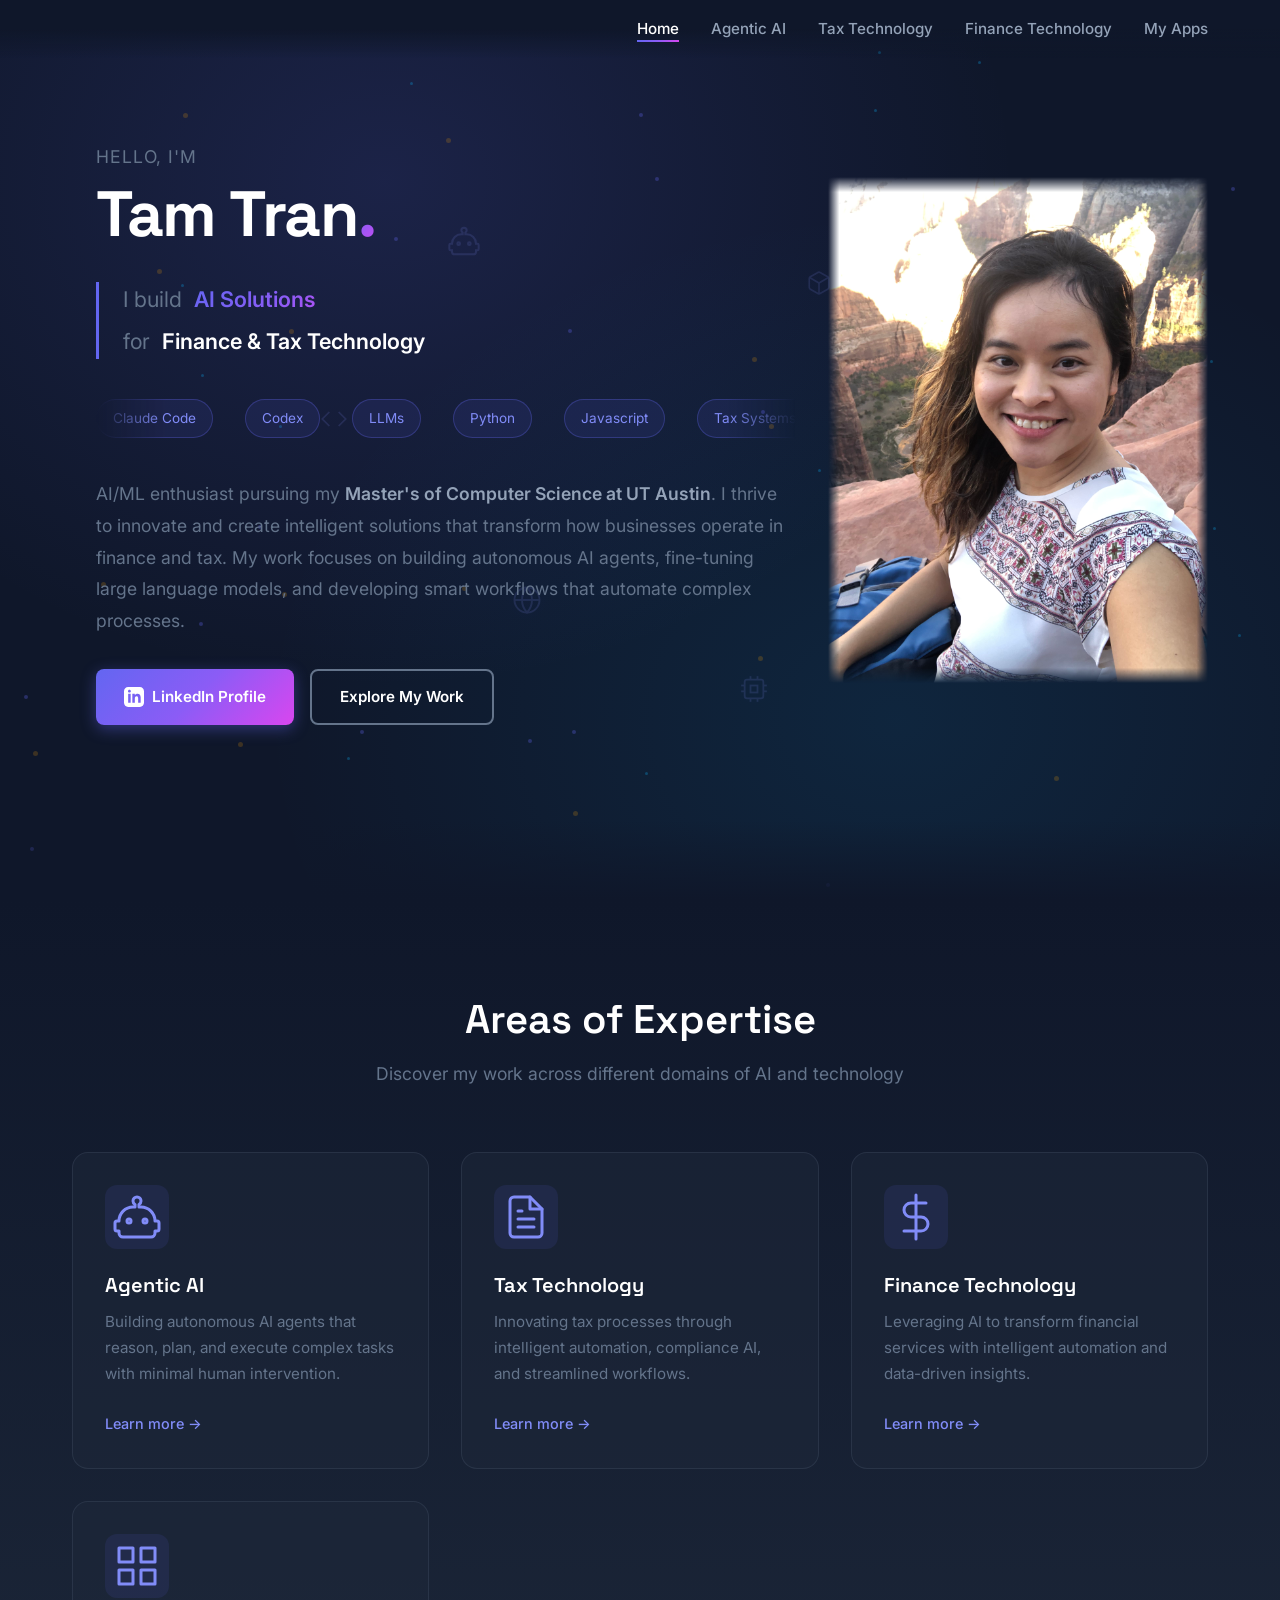
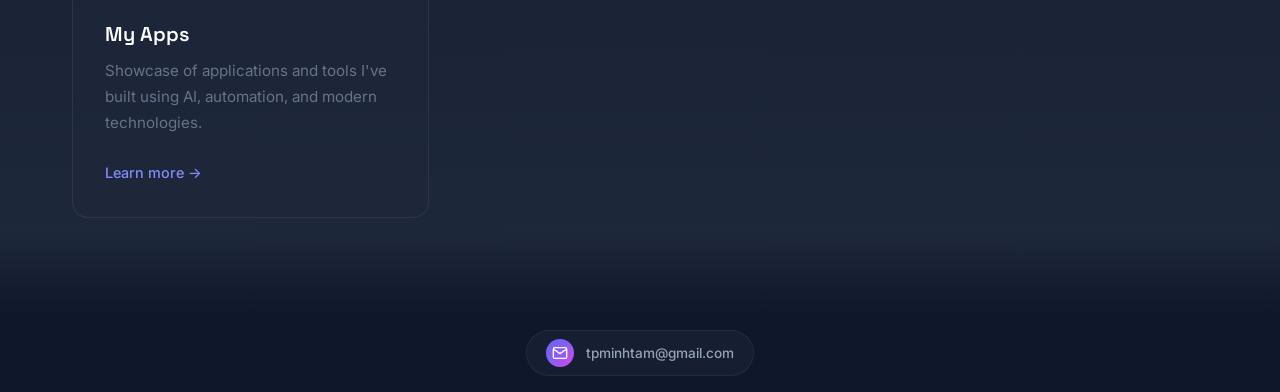
==== index.html @ 77bc1ff4 "Initial commit" ====
<!DOCTYPE html>
<html lang="en">
<head>
    <meta charset="UTF-8">
    <meta name="viewport" content="width=device-width, initial-scale=1.0">
    <title>Tam Tran | AI/ML Enthusiast</title>
    <link rel="stylesheet" href="styles.css">
    <link href="https://fonts.googleapis.com/css2?family=Inter:wght@300;400;500;600;700&family=Space+Grotesk:wght@400;500;600;700&display=swap" rel="stylesheet">
</head>
<body>
    <nav class="navbar">
        <div class="nav-container">
                        <ul class="nav-links">
                <li><a href="index.html" class="active">Home</a></li>
                <li><a href="pages/agentic-ai.html">Agentic AI</a></li>
                <li><a href="pages/tax-tech.html">Tax Technology</a></li>
                <li><a href="pages/finance-tech.html">Finance Technology</a></li>
                <li><a href="pages/my-apps.html">My Apps</a></li>
            </ul>
            <div class="hamburger">
                <span></span>
                <span></span>
                <span></span>
            </div>
        </div>
    </nav>

    <header class="hero">
        <div class="particles" id="particles"></div>


        <!-- Floating Tech Icons -->
        <div class="floating-icons">
            <div class="float-icon icon-1">
                <svg xmlns="http://www.w3.org/2000/svg" width="32" height="32" viewBox="0 0 24 24" fill="none" stroke="currentColor" stroke-width="1.5"><path d="M12 2a2 2 0 0 1 2 2c0 .74-.4 1.39-1 1.73V7h1a7 7 0 0 1 7 7h1a1 1 0 0 1 1 1v3a1 1 0 0 1-1 1h-1v1a2 2 0 0 1-2 2H5a2 2 0 0 1-2-2v-1H2a1 1 0 0 1-1-1v-3a1 1 0 0 1 1-1h1a7 7 0 0 1 7-7h1V5.73c-.6-.34-1-.99-1-1.73a2 2 0 0 1 2-2z"/><circle cx="8" cy="14" r="1"/><circle cx="16" cy="14" r="1"/></svg>
            </div>
            <div class="float-icon icon-2">
                <svg xmlns="http://www.w3.org/2000/svg" width="28" height="28" viewBox="0 0 24 24" fill="none" stroke="currentColor" stroke-width="1.5"><polyline points="16 18 22 12 16 6"/><polyline points="8 6 2 12 8 18"/></svg>
            </div>
            <div class="float-icon icon-3">
                <svg xmlns="http://www.w3.org/2000/svg" width="30" height="30" viewBox="0 0 24 24" fill="none" stroke="currentColor" stroke-width="1.5"><circle cx="12" cy="12" r="10"/><path d="M12 2a14.5 14.5 0 0 0 0 20 14.5 14.5 0 0 0 0-20"/><path d="M2 12h20"/></svg>
            </div>
            <div class="float-icon icon-4">
                <svg xmlns="http://www.w3.org/2000/svg" width="26" height="26" viewBox="0 0 24 24" fill="none" stroke="currentColor" stroke-width="1.5"><path d="M21 16V8a2 2 0 0 0-1-1.73l-7-4a2 2 0 0 0-2 0l-7 4A2 2 0 0 0 3 8v8a2 2 0 0 0 1 1.73l7 4a2 2 0 0 0 2 0l7-4A2 2 0 0 0 21 16z"/><polyline points="3.27 6.96 12 12.01 20.73 6.96"/><line x1="12" y1="22.08" x2="12" y2="12"/></svg>
            </div>
            <div class="float-icon icon-5">
                <svg xmlns="http://www.w3.org/2000/svg" width="34" height="34" viewBox="0 0 24 24" fill="none" stroke="currentColor" stroke-width="1.5"><polygon points="12 2 2 7 12 12 22 7 12 2"/><polyline points="2 17 12 22 22 17"/><polyline points="2 12 12 17 22 12"/></svg>
            </div>
            <div class="float-icon icon-6">
                <svg xmlns="http://www.w3.org/2000/svg" width="28" height="28" viewBox="0 0 24 24" fill="none" stroke="currentColor" stroke-width="1.5"><rect x="4" y="4" width="16" height="16" rx="2" ry="2"/><rect x="9" y="9" width="6" height="6"/><line x1="9" y1="1" x2="9" y2="4"/><line x1="15" y1="1" x2="15" y2="4"/><line x1="9" y1="20" x2="9" y2="23"/><line x1="15" y1="20" x2="15" y2="23"/><line x1="20" y1="9" x2="23" y2="9"/><line x1="20" y1="14" x2="23" y2="14"/><line x1="1" y1="9" x2="4" y2="9"/><line x1="1" y1="14" x2="4" y2="14"/></svg>
            </div>
        </div>

        <div class="hero-content">
            <div class="hero-text">
                <div class="name-intro">
                    <span class="intro-line animate-fade-in">Hello, I'm</span>
                    <h1 class="name animate-slide-up">Tam Tran<span class="name-accent">.</span></h1>
                </div>

                <div class="bio-block animate-slide-up delay-1">
                    <div class="bio-line">
                        <span class="bio-label">I build</span>
                        <span class="bio-value rotating-text">
                            <span>AI Solutions</span>
                            <span>Agentic Systems</span>
                            <span>ML Models</span>
                            <span>Intelligent Agents</span>
                        </span>
                    </div>
                    <div class="bio-line">
                        <span class="bio-label">for</span>
                        <span class="bio-value hover-glow">Finance & Tax Technology</span>
                    </div>
                </div>

                <div class="skills-ticker animate-slide-up delay-2">
                    <div class="ticker-track">
                        <span class="ticker-item">Claude Code</span>
                        <span class="ticker-item">Codex</span>
                        <span class="ticker-item">LLMs</span>
                        <span class="ticker-item">Python</span>
                        <span class="ticker-item">Javascript</span>
                        <span class="ticker-item">Tax Systems</span>
                        <span class="ticker-item">Finance Systems</span>
                        <span class="ticker-item">LLM Fine-tuning</span>
                        <span class="ticker-item">Autonomous Workflows</span>
                        <span class="ticker-item">Claude Code</span>
                        <span class="ticker-item">Codex</span>
                        <span class="ticker-item">LLMs</span>
                        <span class="ticker-item">Python</span>
                        <span class="ticker-item">Javascript</span>
                        <span class="ticker-item">Tax Systems</span>
                        <span class="ticker-item">Finance Systems</span>
                        <span class="ticker-item">LLM Fine-tuning</span>
                        <span class="ticker-item">Autonomous Workflows</span>
                    </div>
                </div>

                <p class="bio-description animate-slide-up delay-3">
                    AI/ML enthusiast pursuing my <strong>Master's of Computer Science at UT Austin</strong>.
                    I thrive to innovate and create intelligent solutions that transform how businesses operate in finance and tax.
                    My work focuses on building autonomous AI agents, fine-tuning large language models, and developing smart workflows that automate complex processes.
                </p>

                <div class="cta-buttons animate-slide-up delay-4">
                    <a href="https://www.linkedin.com/in/tam-tran-85064112/" target="_blank" class="btn btn-primary">
                        <svg xmlns="http://www.w3.org/2000/svg" width="20" height="20" viewBox="0 0 24 24" fill="currentColor">
                            <path d="M19 0h-14c-2.761 0-5 2.239-5 5v14c0 2.761 2.239 5 5 5h14c2.762 0 5-2.239 5-5v-14c0-2.761-2.238-5-5-5zm-11 19h-3v-11h3v11zm-1.5-12.268c-.966 0-1.75-.79-1.75-1.764s.784-1.764 1.75-1.764 1.75.79 1.75 1.764-.783 1.764-1.75 1.764zm13.5 12.268h-3v-5.604c0-3.368-4-3.113-4 0v5.604h-3v-11h3v1.765c1.396-2.586 7-2.777 7 2.476v6.759z"/>
                        </svg>
                        LinkedIn Profile
                    </a>
                    <a href="#expertise" class="btn btn-secondary">Explore My Work</a>
                </div>
            </div>
            <div class="hero-visual">
                <div class="profile-frame">
                    <img src="images/profile.jpg" alt="Tam Tran" class="profile-image">
                </div>
            </div>
        </div>
    </header>

    <section id="expertise" class="expertise-section">
        <div class="container">
            <h2 class="section-title">Areas of Expertise</h2>
            <p class="section-subtitle">Discover my work across different domains of AI and technology</p>

            <div class="expertise-grid">
                <a href="pages/agentic-ai.html" class="expertise-card">
                    <div class="card-icon">
                        <svg xmlns="http://www.w3.org/2000/svg" width="48" height="48" viewBox="0 0 24 24" fill="none" stroke="currentColor" stroke-width="1.5" stroke-linecap="round" stroke-linejoin="round">
                            <path d="M12 2a2 2 0 0 1 2 2c0 .74-.4 1.39-1 1.73V7h1a7 7 0 0 1 7 7h1a1 1 0 0 1 1 1v3a1 1 0 0 1-1 1h-1v1a2 2 0 0 1-2 2H5a2 2 0 0 1-2-2v-1H2a1 1 0 0 1-1-1v-3a1 1 0 0 1 1-1h1a7 7 0 0 1 7-7h1V5.73c-.6-.34-1-.99-1-1.73a2 2 0 0 1 2-2z"/>
                            <circle cx="8" cy="14" r="1"/>
                            <circle cx="16" cy="14" r="1"/>
                        </svg>
                    </div>
                    <h3>Agentic AI</h3>
                    <p>Building autonomous AI agents that reason, plan, and execute complex tasks with minimal human intervention.</p>
                    <span class="card-link">Learn more &rarr;</span>
                </a>

                <a href="pages/tax-tech.html" class="expertise-card">
                    <div class="card-icon">
                        <svg xmlns="http://www.w3.org/2000/svg" width="48" height="48" viewBox="0 0 24 24" fill="none" stroke="currentColor" stroke-width="1.5" stroke-linecap="round" stroke-linejoin="round">
                            <path d="M14 2H6a2 2 0 0 0-2 2v16a2 2 0 0 0 2 2h12a2 2 0 0 0 2-2V8z"/>
                            <polyline points="14 2 14 8 20 8"/>
                            <line x1="16" y1="13" x2="8" y2="13"/>
                            <line x1="16" y1="17" x2="8" y2="17"/>
                            <polyline points="10 9 9 9 8 9"/>
                        </svg>
                    </div>
                    <h3>Tax Technology</h3>
                    <p>Innovating tax processes through intelligent automation, compliance AI, and streamlined workflows.</p>
                    <span class="card-link">Learn more &rarr;</span>
                </a>

                <a href="pages/finance-tech.html" class="expertise-card">
                    <div class="card-icon">
                        <svg xmlns="http://www.w3.org/2000/svg" width="48" height="48" viewBox="0 0 24 24" fill="none" stroke="currentColor" stroke-width="1.5" stroke-linecap="round" stroke-linejoin="round">
                            <line x1="12" y1="1" x2="12" y2="23"/>
                            <path d="M17 5H9.5a3.5 3.5 0 0 0 0 7h5a3.5 3.5 0 0 1 0 7H6"/>
                        </svg>
                    </div>
                    <h3>Finance Technology</h3>
                    <p>Leveraging AI to transform financial services with intelligent automation and data-driven insights.</p>
                    <span class="card-link">Learn more &rarr;</span>
                </a>

                <a href="pages/my-apps.html" class="expertise-card">
                    <div class="card-icon">
                        <svg xmlns="http://www.w3.org/2000/svg" width="48" height="48" viewBox="0 0 24 24" fill="none" stroke="currentColor" stroke-width="1.5" stroke-linecap="round" stroke-linejoin="round">
                            <rect x="3" y="3" width="7" height="7"/>
                            <rect x="14" y="3" width="7" height="7"/>
                            <rect x="14" y="14" width="7" height="7"/>
                            <rect x="3" y="14" width="7" height="7"/>
                        </svg>
                    </div>
                    <h3>My Apps</h3>
                    <p>Showcase of applications and tools I've built using AI, automation, and modern technologies.</p>
                    <span class="card-link">Learn more &rarr;</span>
                </a>
            </div>
        </div>
    </section>


    <footer class="footer">
        <div class="container">
            <div class="footer-content">
                <div class="footer-contact">
                    <div class="footer-contact-icon">
                        <svg width="16" height="16" viewBox="0 0 24 24" fill="none" stroke="white" stroke-width="2"><path d="M4 4h16c1.1 0 2 .9 2 2v12c0 1.1-.9 2-2 2H4c-1.1 0-2-.9-2-2V6c0-1.1.9-2 2-2z"/><polyline points="22,6 12,13 2,6"/></svg>
                    </div>
                    <a href="mailto:tpminhtam@gmail.com">tpminhtam@gmail.com</a>
                </div>
            </div>
        </div>
    </footer>

    <script>
        // Mobile menu toggle
        const hamburger = document.querySelector('.hamburger');
        const navLinks = document.querySelector('.nav-links');

        hamburger.addEventListener('click', () => {
            navLinks.classList.toggle('active');
            hamburger.classList.toggle('active');
        });

        // Smooth scroll
        document.querySelectorAll('a[href^="#"]').forEach(anchor => {
            anchor.addEventListener('click', function (e) {
                e.preventDefault();
                document.querySelector(this.getAttribute('href')).scrollIntoView({
                    behavior: 'smooth'
                });
            });
        });

        // Navbar scroll effect
        window.addEventListener('scroll', () => {
            const navbar = document.querySelector('.navbar');
            if (window.scrollY > 50) {
                navbar.classList.add('scrolled');
            } else {
                navbar.classList.remove('scrolled');
            }
        });

        // Floating Particles
        function createParticles() {
            const container = document.getElementById('particles');
            if (!container) return;

            for (let i = 0; i < 50; i++) {
                const particle = document.createElement('div');
                particle.className = 'particle';
                particle.style.left = Math.random() * 100 + '%';
                particle.style.top = Math.random() * 100 + '%';
                particle.style.animationDelay = Math.random() * 5 + 's';
                particle.style.animationDuration = (Math.random() * 10 + 10) + 's';
                container.appendChild(particle);
            }
        }
        createParticles();

        // Scroll-triggered animations
        const observerOptions = {
            threshold: 0.1,
            rootMargin: '0px 0px -50px 0px'
        };

        const observer = new IntersectionObserver((entries) => {
            entries.forEach(entry => {
                if (entry.isIntersecting) {
                    entry.target.classList.add('animate-in');
                }
            });
        }, observerOptions);

        document.querySelectorAll('.expertise-card, .stat-item, .section-title').forEach(el => {
            el.classList.add('scroll-animate');
            observer.observe(el);
        });

        // Mouse parallax on hero
        document.querySelector('.hero').addEventListener('mousemove', (e) => {
            const circles = document.querySelectorAll('.circle');
            const x = (e.clientX / window.innerWidth - 0.5) * 20;
            const y = (e.clientY / window.innerHeight - 0.5) * 20;

            circles.forEach((circle, i) => {
                const speed = (i + 1) * 0.5;
                circle.style.transform = `translate(calc(-50% + ${x * speed}px), calc(-50% + ${y * speed}px))`;
            });
        });

        // Magnetic buttons
        document.querySelectorAll('.btn').forEach(btn => {
            btn.addEventListener('mousemove', (e) => {
                const rect = btn.getBoundingClientRect();
                const x = e.clientX - rect.left - rect.width / 2;
                const y = e.clientY - rect.top - rect.height / 2;
                btn.style.transform = `translate(${x * 0.2}px, ${y * 0.2}px)`;
            });

            btn.addEventListener('mouseleave', () => {
                btn.style.transform = 'translate(0, 0)';
            });
        });

        // Counter animation for stats
        function animateCounter(el) {
            const text = el.innerText;
            const num = parseInt(text);
            if (isNaN(num)) return;

            const suffix = text.replace(/[0-9]/g, '');
            let current = 0;
            const increment = num / 30;
            const timer = setInterval(() => {
                current += increment;
                if (current >= num) {
                    el.innerText = text;
                    clearInterval(timer);
                } else {
                    el.innerText = Math.floor(current) + suffix;
                }
            }, 50);
        }

        const statsObserver = new IntersectionObserver((entries) => {
            entries.forEach(entry => {
                if (entry.isIntersecting) {
                    animateCounter(entry.target);
                    statsObserver.unobserve(entry.target);
                }
            });
        }, { threshold: 0.5 });

        document.querySelectorAll('.stat-number').forEach(el => statsObserver.observe(el));

        // Card mouse tracking for glow effect
        document.querySelectorAll('.expertise-card').forEach(card => {
            card.addEventListener('mousemove', (e) => {
                const rect = card.getBoundingClientRect();
                const x = ((e.clientX - rect.left) / rect.width) * 100;
                const y = ((e.clientY - rect.top) / rect.height) * 100;
                card.style.setProperty('--mouse-x', x + '%');
                card.style.setProperty('--mouse-y', y + '%');
            });
        });

        // Tilt effect on profile
        const profile = document.querySelector('.profile-frame');
        if (profile) {
            profile.addEventListener('mousemove', (e) => {
                const rect = profile.getBoundingClientRect();
                const x = (e.clientX - rect.left - rect.width / 2) / 10;
                const y = (e.clientY - rect.top - rect.height / 2) / 10;
                profile.style.transform = `perspective(1000px) rotateY(${x}deg) rotateX(${-y}deg)`;
            });
            profile.addEventListener('mouseleave', () => {
                profile.style.transform = 'perspective(1000px) rotateY(0) rotateX(0)';
            });
        }
    </script>
</body>
</html>
---- styles.css ----
/* ===== CSS Variables ===== */
:root {
    --primary: #6366f1;
    --primary-dark: #4f46e5;
    --primary-light: #818cf8;
    --secondary: #0ea5e9;
    --accent: #f59e0b;
    --dark: #0f172a;
    --dark-lighter: #1e293b;
    --gray: #64748b;
    --gray-light: #94a3b8;
    --light: #f8fafc;
    --white: #ffffff;
    --gradient-1: linear-gradient(135deg, #6366f1 0%, #8b5cf6 50%, #d946ef 100%);
    --gradient-2: linear-gradient(135deg, #0ea5e9 0%, #6366f1 100%);
    --shadow-sm: 0 1px 2px 0 rgb(0 0 0 / 0.05);
    --shadow: 0 4px 6px -1px rgb(0 0 0 / 0.1), 0 2px 4px -2px rgb(0 0 0 / 0.1);
    --shadow-lg: 0 10px 15px -3px rgb(0 0 0 / 0.1), 0 4px 6px -4px rgb(0 0 0 / 0.1);
    --shadow-xl: 0 20px 25px -5px rgb(0 0 0 / 0.1), 0 8px 10px -6px rgb(0 0 0 / 0.1);
}

/* ===== Reset & Base ===== */
*, *::before, *::after {
    margin: 0;
    padding: 0;
    box-sizing: border-box;
}

html {
    scroll-behavior: smooth;
}

body {
    font-family: 'Inter', -apple-system, BlinkMacSystemFont, sans-serif;
    background-color: var(--dark);
    color: var(--light);
    line-height: 1.6;
    overflow-x: hidden;
}

.container {
    max-width: 1200px;
    margin: 0 auto;
    padding: 0 2rem;
}

/* ===== Typography ===== */
h1, h2, h3, h4 {
    font-family: 'Space Grotesk', sans-serif;
    font-weight: 600;
    line-height: 1.2;
}

/* ===== Navbar ===== */
.navbar {
    position: fixed;
    top: 0;
    left: 0;
    right: 0;
    z-index: 1000;
    padding: 1rem 0;
    background: linear-gradient(to bottom, var(--dark) 0%, var(--dark) 50%, transparent 100%);
    transition: all 0.3s ease;
}

.navbar.scrolled {
    background: linear-gradient(to bottom, var(--dark) 0%, var(--dark) 60%, transparent 100%);
    backdrop-filter: blur(10px);
    padding: 1rem 0;
}

.nav-container {
    max-width: 1200px;
    margin: 0 auto;
    padding: 0 2rem;
    display: flex;
    justify-content: flex-end;
    align-items: center;
}

.logo {
    font-family: 'Space Grotesk', sans-serif;
    font-size: 1.5rem;
    font-weight: 700;
    color: var(--white);
    text-decoration: none;
    background: var(--gradient-1);
    -webkit-background-clip: text;
    -webkit-text-fill-color: transparent;
    background-clip: text;
}

.nav-links {
    display: flex;
    list-style: none;
    gap: 2rem;
}

.nav-links a {
    color: var(--gray-light);
    text-decoration: none;
    font-weight: 500;
    font-size: 0.95rem;
    transition: color 0.3s ease;
    position: relative;
}

.nav-links a:hover,
.nav-links a.active {
    color: var(--white);
}

.nav-links a::after {
    content: '';
    position: absolute;
    bottom: -4px;
    left: 0;
    width: 0;
    height: 2px;
    background: var(--gradient-1);
    transition: width 0.3s ease;
}

.nav-links a:hover::after,
.nav-links a.active::after {
    width: 100%;
}

.hamburger {
    display: none;
    flex-direction: column;
    gap: 5px;
    cursor: pointer;
}

.hamburger span {
    width: 25px;
    height: 2px;
    background: var(--white);
    transition: all 0.3s ease;
}

/* ===== Hero Section ===== */
.hero {
    min-height: 100vh;
    display: flex;
    flex-direction: column;
    justify-content: center;
    padding: 0 2rem 2rem;
    margin-top: 0;
    position: relative;
    overflow: hidden;
}

.hero::before {
    content: '';
    position: absolute;
    top: 0;
    left: 0;
    right: 0;
    bottom: 0;
    background: radial-gradient(ellipse at 30% 20%, rgba(99, 102, 241, 0.15) 0%, transparent 50%),
                radial-gradient(ellipse at 70% 80%, rgba(14, 165, 233, 0.1) 0%, transparent 50%);
    pointer-events: none;
}

/* Gradient Blobs */
.blob {
    position: absolute;
    border-radius: 50%;
    filter: blur(80px);
    opacity: 0.5;
    pointer-events: none;
    animation: blob-float 15s ease-in-out infinite;
}

.blob-1 {
    width: 400px;
    height: 400px;
    background: linear-gradient(135deg, rgba(99, 102, 241, 0.4) 0%, rgba(139, 92, 246, 0.3) 100%);
    top: 20%;
    left: 25%;
    animation-delay: 0s;
}

.blob-2 {
    width: 350px;
    height: 350px;
    background: linear-gradient(135deg, rgba(14, 165, 233, 0.3) 0%, rgba(99, 102, 241, 0.3) 100%);
    top: 40%;
    right: 25%;
    animation-delay: -5s;
}

.blob-3 {
    width: 300px;
    height: 300px;
    background: linear-gradient(135deg, rgba(217, 70, 239, 0.25) 0%, rgba(139, 92, 246, 0.2) 100%);
    top: 55%;
    left: 35%;
    animation-delay: -10s;
}

@keyframes blob-float {
    0%, 100% {
        transform: translate(0, 0) scale(1);
    }
    25% {
        transform: translate(20px, -30px) scale(1.05);
    }
    50% {
        transform: translate(-10px, 20px) scale(0.95);
    }
    75% {
        transform: translate(15px, 10px) scale(1.02);
    }
}

/* Floating Tech Icons */
.floating-icons {
    position: absolute;
    top: 0;
    left: 0;
    right: 0;
    bottom: 0;
    pointer-events: none;
    overflow: hidden;
}

.float-icon {
    position: absolute;
    color: var(--primary-light);
    opacity: 0.15;
    animation: icon-float 20s ease-in-out infinite;
}

.float-icon svg {
    filter: drop-shadow(0 0 10px rgba(99, 102, 241, 0.3));
}

.icon-1 {
    top: 25%;
    left: 35%;
    animation-delay: 0s;
    animation-duration: 18s;
}

.icon-2 {
    top: 45%;
    left: 25%;
    animation-delay: -3s;
    animation-duration: 22s;
}

.icon-3 {
    top: 65%;
    left: 40%;
    animation-delay: -6s;
    animation-duration: 20s;
}

.icon-4 {
    top: 30%;
    right: 35%;
    animation-delay: -2s;
    animation-duration: 19s;
}

.icon-5 {
    top: 55%;
    right: 30%;
    animation-delay: -8s;
    animation-duration: 21s;
}

.icon-6 {
    top: 75%;
    right: 40%;
    animation-delay: -4s;
    animation-duration: 17s;
}

@keyframes icon-float {
    0%, 100% {
        transform: translateY(0) rotate(0deg);
        opacity: 0.15;
    }
    25% {
        transform: translateY(-20px) rotate(5deg);
        opacity: 0.25;
    }
    50% {
        transform: translateY(10px) rotate(-5deg);
        opacity: 0.15;
    }
    75% {
        transform: translateY(-15px) rotate(3deg);
        opacity: 0.2;
    }
}

/* Particles */
.particles {
    position: absolute;
    top: 0;
    left: 0;
    width: 100%;
    height: 100%;
    pointer-events: none;
    overflow: hidden;
}

.particle {
    position: absolute;
    width: 4px;
    height: 4px;
    background: var(--primary);
    border-radius: 50%;
    opacity: 0.3;
    animation: float-particle linear infinite;
}

.particle:nth-child(odd) {
    background: var(--secondary);
    width: 3px;
    height: 3px;
}

.particle:nth-child(3n) {
    background: var(--accent);
    width: 5px;
    height: 5px;
    opacity: 0.2;
}

@keyframes float-particle {
    0% {
        transform: translateY(100vh) rotate(0deg);
        opacity: 0;
    }
    10% {
        opacity: 0.3;
    }
    90% {
        opacity: 0.3;
    }
    100% {
        transform: translateY(-100vh) rotate(720deg);
        opacity: 0;
    }
}

/* Scroll Animations */
.scroll-animate {
    opacity: 0;
    transform: translateY(40px);
    transition: all 0.6s cubic-bezier(0.4, 0, 0.2, 1);
}

.scroll-animate.animate-in {
    opacity: 1;
    transform: translateY(0);
}

.expertise-card.scroll-animate:nth-child(1) { transition-delay: 0s; }
.expertise-card.scroll-animate:nth-child(2) { transition-delay: 0.1s; }
.expertise-card.scroll-animate:nth-child(3) { transition-delay: 0.2s; }
.expertise-card.scroll-animate:nth-child(4) { transition-delay: 0.3s; }

.stat-item.scroll-animate:nth-child(1) { transition-delay: 0s; }
.stat-item.scroll-animate:nth-child(2) { transition-delay: 0.1s; }
.stat-item.scroll-animate:nth-child(3) { transition-delay: 0.2s; }
.stat-item.scroll-animate:nth-child(4) { transition-delay: 0.3s; }

.hero-content {
    max-width: 100%;
    margin: 0;
    padding: 0 4rem;
    display: grid;
    grid-template-columns: 1.2fr 1fr;
    gap: 2rem;
    align-items: center;
    position: relative;
    z-index: 1;
}

.hero-text {
    max-width: 700px;
}

/* Animation Classes */
.animate-fade-in {
    animation: fadeIn 0.8s ease forwards;
}

.animate-slide-up {
    opacity: 0;
    animation: slideUp 0.8s ease forwards;
}

.delay-1 { animation-delay: 0.2s; }
.delay-2 { animation-delay: 0.4s; }
.delay-3 { animation-delay: 0.6s; }
.delay-4 { animation-delay: 0.8s; }

@keyframes fadeIn {
    from { opacity: 0; }
    to { opacity: 1; }
}

@keyframes slideUp {
    from { opacity: 0; transform: translateY(30px); }
    to { opacity: 1; transform: translateY(0); }
}

/* Name Intro */
.name-intro {
    margin-bottom: 2rem;
}

.intro-line {
    display: block;
    font-size: 1.1rem;
    color: var(--gray);
    font-weight: 400;
    margin-bottom: 0.5rem;
    letter-spacing: 0.05em;
    text-transform: uppercase;
}

.name {
    font-size: clamp(2.5rem, 6vw, 4rem);
    font-weight: 700;
    color: var(--white);
    line-height: 1.1;
    letter-spacing: -0.02em;
    margin: 0;
    position: relative;
    display: inline-block;
}

.name-accent {
    background: var(--gradient-1);
    -webkit-background-clip: text;
    -webkit-text-fill-color: transparent;
    background-clip: text;
}

/* Bio Block */
.bio-block {
    margin-bottom: 1.5rem;
    padding-left: 1.5rem;
    border-left: 3px solid var(--primary);
}

.bio-line {
    display: flex;
    align-items: baseline;
    gap: 0.75rem;
    margin-bottom: 0.5rem;
    font-size: 1.35rem;
}

.bio-label {
    color: var(--gray);
    font-weight: 400;
    flex-shrink: 0;
}

.bio-value {
    color: var(--white);
    font-weight: 600;
    transition: all 0.3s ease;
}

.hover-glow:hover {
    text-shadow: 0 0 20px rgba(99, 102, 241, 0.5);
    color: var(--primary-light);
}

/* Rotating Text Animation */
.rotating-text {
    position: relative;
    height: 1.5em;
    overflow: hidden;
    display: inline-flex;
    flex-direction: column;
}

.rotating-text span {
    display: block;
    animation: rotate-words 4s infinite;
    background: var(--gradient-1);
    -webkit-background-clip: text;
    -webkit-text-fill-color: transparent;
    background-clip: text;
}

.rotating-text span:nth-child(2) { animation-delay: -3s; }
.rotating-text span:nth-child(3) { animation-delay: -2s; }
.rotating-text span:nth-child(4) { animation-delay: -1s; }

@keyframes rotate-words {
    0%, 20% { transform: translateY(0); opacity: 1; }
    25%, 95% { transform: translateY(-100%); opacity: 0; }
    100% { transform: translateY(0); opacity: 1; }
}

/* Skills Ticker */
.skills-ticker {
    overflow: hidden;
    padding: 1rem 0;
    margin-bottom: 1.5rem;
    mask-image: linear-gradient(90deg, transparent, black 10%, black 90%, transparent);
    -webkit-mask-image: linear-gradient(90deg, transparent, black 10%, black 90%, transparent);
}

.ticker-track {
    display: flex;
    gap: 2rem;
    animation: ticker 20s linear infinite;
    width: max-content;
}

.ticker-item {
    padding: 0.5rem 1rem;
    background: rgba(99, 102, 241, 0.1);
    border: 1px solid rgba(99, 102, 241, 0.3);
    border-radius: 50px;
    font-size: 0.85rem;
    color: var(--primary-light);
    white-space: nowrap;
    transition: all 0.3s ease;
}

.ticker-item:hover {
    background: var(--gradient-1);
    color: var(--white);
    transform: scale(1.05);
    border-color: transparent;
}

@keyframes ticker {
    0% { transform: translateX(0); }
    100% { transform: translateX(-50%); }
}

/* Bio Description */
.bio-description {
    font-size: 1.1rem;
    color: var(--gray);
    line-height: 1.8;
    margin-bottom: 2rem;
    max-width: 100%;
}

.bio-description strong {
    color: var(--gray-light);
    font-weight: 600;
    position: relative;
}

.bio-description strong::after {
    content: '';
    position: absolute;
    bottom: -2px;
    left: 0;
    width: 100%;
    height: 2px;
    background: var(--accent);
    transform: scaleX(0);
    transition: transform 0.3s ease;
}

.bio-description:hover strong::after {
    transform: scaleX(1);
}

.cta-buttons {
    display: flex;
    gap: 1rem;
    flex-wrap: wrap;
}

.btn {
    display: inline-flex;
    align-items: center;
    gap: 0.5rem;
    padding: 0.875rem 1.75rem;
    border-radius: 8px;
    font-weight: 600;
    font-size: 0.95rem;
    text-decoration: none;
    transition: all 0.3s cubic-bezier(0.4, 0, 0.2, 1);
    cursor: pointer;
    border: none;
    position: relative;
    overflow: hidden;
}

.btn::before {
    content: '';
    position: absolute;
    top: 50%;
    left: 50%;
    width: 0;
    height: 0;
    background: rgba(255, 255, 255, 0.2);
    border-radius: 50%;
    transform: translate(-50%, -50%);
    transition: width 0.6s ease, height 0.6s ease;
}

.btn:hover::before {
    width: 300px;
    height: 300px;
}

.btn-primary {
    background: var(--gradient-1);
    color: var(--white);
    box-shadow: 0 4px 15px rgba(99, 102, 241, 0.4);
}

.btn-primary:hover {
    box-shadow: 0 8px 30px rgba(99, 102, 241, 0.6);
}

.btn-secondary {
    background: transparent;
    color: var(--white);
    border: 2px solid var(--gray);
}

.btn-secondary:hover {
    border-color: var(--primary);
    color: var(--primary-light);
    background: rgba(99, 102, 241, 0.1);
}

/* Hero Visual */
.hero-visual {
    position: relative;
    display: flex;
    justify-content: flex-end;
    align-items: center;
    justify-self: end;
}

.animated-bg {
    position: absolute;
    width: 100%;
    height: 100%;
}

.circle {
    position: absolute;
    border-radius: 50%;
    animation: float 6s ease-in-out infinite;
}

.circle-1 {
    width: 300px;
    height: 300px;
    background: linear-gradient(135deg, rgba(99, 102, 241, 0.3) 0%, rgba(139, 92, 246, 0.1) 100%);
    top: 50%;
    left: 50%;
    transform: translate(-50%, -50%);
    animation-delay: 0s;
}

.circle-2 {
    width: 200px;
    height: 200px;
    background: linear-gradient(135deg, rgba(14, 165, 233, 0.2) 0%, rgba(99, 102, 241, 0.1) 100%);
    top: 30%;
    left: 60%;
    animation-delay: -2s;
}

.circle-3 {
    width: 150px;
    height: 150px;
    background: linear-gradient(135deg, rgba(217, 70, 239, 0.2) 0%, rgba(99, 102, 241, 0.1) 100%);
    top: 60%;
    left: 30%;
    animation-delay: -4s;
}

@keyframes float {
    0%, 100% { transform: translate(-50%, -50%) scale(1); }
    50% { transform: translate(-50%, -50%) scale(1.1); }
}

.profile-frame {
    width: 380px;
    height: auto;
    position: relative;
    z-index: 1;
    transition: transform 0.3s ease;
    cursor: pointer;
}

.profile-image {
    width: 100%;
    height: auto;
    object-fit: cover;
    object-position: center top;
    position: relative;
    mask-image:
        linear-gradient(to right, transparent, black 3%, black 97%, transparent),
        linear-gradient(to bottom, transparent, black 3%, black 97%, transparent);
    -webkit-mask-image:
        linear-gradient(to right, transparent, black 3%, black 97%, transparent),
        linear-gradient(to bottom, transparent, black 3%, black 97%, transparent);
    mask-composite: intersect;
    -webkit-mask-composite: source-in;
}

/* Scroll Indicator */
.scroll-indicator {
    position: absolute;
    bottom: 2rem;
    left: 50%;
    transform: translateX(-50%);
    display: flex;
    flex-direction: column;
    align-items: center;
    gap: 0.5rem;
}

.scroll-indicator span {
    font-size: 0.75rem;
    color: var(--gray);
    text-transform: uppercase;
    letter-spacing: 2px;
}

.mouse {
    width: 24px;
    height: 40px;
    border: 2px solid var(--gray);
    border-radius: 12px;
    position: relative;
}

.mouse::after {
    content: '';
    position: absolute;
    top: 8px;
    left: 50%;
    transform: translateX(-50%);
    width: 4px;
    height: 8px;
    background: var(--primary);
    border-radius: 2px;
    animation: scroll 2s infinite;
}

@keyframes scroll {
    0%, 100% { opacity: 1; top: 8px; }
    50% { opacity: 0.5; top: 16px; }
}

/* ===== Expertise Section ===== */
.expertise-section {
    padding: 6rem 0;
    background: linear-gradient(180deg, var(--dark) 0%, var(--dark-lighter) 100%);
    position: relative;
}

.expertise-section::before {
    content: '';
    position: absolute;
    top: -80px;
    left: 0;
    right: 0;
    height: 80px;
    background: linear-gradient(to bottom, transparent 0%, var(--dark) 100%);
    pointer-events: none;
}

.section-title {
    font-size: clamp(2rem, 4vw, 2.5rem);
    text-align: center;
    margin-bottom: 1rem;
    color: var(--white);
}

.section-subtitle {
    text-align: center;
    color: var(--gray);
    font-size: 1.1rem;
    margin-bottom: 4rem;
}

.expertise-grid {
    display: grid;
    grid-template-columns: repeat(auto-fit, minmax(280px, 1fr));
    gap: 2rem;
}

.expertise-card {
    background: rgba(30, 41, 59, 0.5);
    border: 1px solid rgba(100, 116, 139, 0.2);
    border-radius: 16px;
    padding: 2rem;
    text-decoration: none;
    color: inherit;
    transition: all 0.4s cubic-bezier(0.4, 0, 0.2, 1);
    position: relative;
    overflow: hidden;
}

.expertise-card::before {
    content: '';
    position: absolute;
    top: 0;
    left: 0;
    right: 0;
    height: 3px;
    background: var(--gradient-1);
    transform: scaleX(0);
    transform-origin: left;
    transition: transform 0.4s ease;
}

.expertise-card::after {
    content: '';
    position: absolute;
    top: 0;
    left: 0;
    right: 0;
    bottom: 0;
    background: radial-gradient(circle at var(--mouse-x, 50%) var(--mouse-y, 50%), rgba(99, 102, 241, 0.15) 0%, transparent 50%);
    opacity: 0;
    transition: opacity 0.3s ease;
    pointer-events: none;
}

.expertise-card:hover {
    transform: translateY(-10px) scale(1.02);
    border-color: rgba(99, 102, 241, 0.4);
    box-shadow: 0 25px 50px rgba(0, 0, 0, 0.4), 0 0 30px rgba(99, 102, 241, 0.1);
}

.expertise-card:hover::before {
    transform: scaleX(1);
}

.expertise-card:hover::after {
    opacity: 1;
}

.card-icon {
    width: 64px;
    height: 64px;
    background: rgba(99, 102, 241, 0.1);
    border-radius: 12px;
    display: flex;
    align-items: center;
    justify-content: center;
    margin-bottom: 1.5rem;
    color: var(--primary-light);
    transition: all 0.4s cubic-bezier(0.4, 0, 0.2, 1);
}

.expertise-card:hover .card-icon {
    background: var(--gradient-1);
    color: var(--white);
    transform: scale(1.1) rotate(5deg);
    box-shadow: 0 10px 20px rgba(99, 102, 241, 0.3);
}

.expertise-card h3 {
    font-size: 1.25rem;
    color: var(--white);
    margin-bottom: 0.75rem;
}

.expertise-card p {
    color: var(--gray);
    font-size: 0.95rem;
    margin-bottom: 1.5rem;
    line-height: 1.7;
}

.card-link {
    color: var(--primary-light);
    font-weight: 500;
    font-size: 0.9rem;
    transition: color 0.3s ease;
}

.expertise-card:hover .card-link {
    color: var(--white);
}

/* ===== Stats Section ===== */
.stats-section {
    padding: 4rem 0;
    background: var(--dark-lighter);
}

.stats-grid {
    display: grid;
    grid-template-columns: repeat(4, 1fr);
    gap: 2rem;
}

.stat-item {
    text-align: center;
    padding: 2rem;
}

.stat-number {
    display: block;
    font-family: 'Space Grotesk', sans-serif;
    font-size: 3rem;
    font-weight: 700;
    background: var(--gradient-1);
    -webkit-background-clip: text;
    -webkit-text-fill-color: transparent;
    background-clip: text;
    margin-bottom: 0.5rem;
}

.stat-label {
    color: var(--gray);
    font-size: 0.95rem;
    text-transform: uppercase;
    letter-spacing: 1px;
}

/* ===== Footer ===== */
.footer {
    padding: 1rem 0;
    background: var(--dark);
    border-top: none;
    position: relative;
}

.footer::before {
    content: '';
    position: absolute;
    bottom: 100%;
    left: 0;
    right: 0;
    height: 80px;
    background: linear-gradient(to top, var(--dark) 0%, transparent 100%);
    pointer-events: none;
}

.footer-content {
    display: flex;
    justify-content: center;
    align-items: center;
}

.footer-contact {
    display: flex;
    align-items: center;
    gap: 0.75rem;
    padding: 0.5rem 1.2rem;
    background: rgba(30, 41, 59, 0.5);
    border: 1px solid rgba(100, 116, 139, 0.15);
    border-radius: 50px;
    transition: all 0.3s ease;
}

.footer-contact:hover {
    border-color: rgba(99, 102, 241, 0.3);
    box-shadow: 0 4px 20px rgba(0, 0, 0, 0.2);
}

.footer-contact-icon {
    width: 28px;
    height: 28px;
    border-radius: 50%;
    background: var(--gradient-1);
    display: flex;
    align-items: center;
    justify-content: center;
    flex-shrink: 0;
}

.footer-contact a {
    color: var(--gray-light);
    text-decoration: none;
    font-weight: 500;
    font-size: 0.85rem;
    transition: color 0.3s ease;
}

.footer-contact a:hover {
    color: var(--white);
}

.footer-divider {
    width: 1px;
    height: 20px;
    background: rgba(100, 116, 139, 0.3);
}

.footer-copyright {
    color: var(--gray);
    font-size: 0.75rem;
}

.footer-brand {
    display: flex;
    align-items: center;
    gap: 1rem;
}

.footer-brand .logo {
    font-size: 1.25rem;
}

.footer-brand p {
    color: var(--gray);
    font-size: 0.9rem;
}

.footer-links {
    display: flex;
    gap: 2rem;
}

.footer-links a {
    color: var(--gray);
    text-decoration: none;
    font-size: 0.9rem;
    transition: color 0.3s ease;
}

.footer-links a:hover {
    color: var(--primary-light);
}

/* ===== Page Header (for sub-pages) ===== */
.page-header {
    padding: 10rem 2rem 4rem;
    background: linear-gradient(180deg, var(--dark) 0%, var(--dark-lighter) 100%);
    position: relative;
    overflow: hidden;
}

.page-header .particles {
    position: absolute;
    top: 0;
    left: 0;
    width: 100%;
    height: 100%;
    pointer-events: none;
}

.page-header::before {
    content: '';
    position: absolute;
    top: 0;
    left: 0;
    right: 0;
    bottom: 0;
    background: radial-gradient(ellipse at 50% 0%, rgba(99, 102, 241, 0.15) 0%, transparent 60%);
    pointer-events: none;
}

.page-header .container {
    position: relative;
    z-index: 1;
}

.page-header h1 {
    font-size: clamp(2.5rem, 5vw, 3.5rem);
    background: var(--gradient-1);
    -webkit-background-clip: text;
    -webkit-text-fill-color: transparent;
    background-clip: text;
    margin-bottom: 1rem;
}

.page-header h1.animate-slide-up {
    opacity: 0;
    animation: slideUp 0.8s ease forwards;
}

.page-header .lead {
    font-size: 1.25rem;
    color: var(--gray-light);
    max-width: 600px;
}

.page-header .lead.animate-slide-up {
    opacity: 0;
    animation: slideUp 0.8s ease forwards;
}

/* ===== Content Sections ===== */
.content-section {
    padding: 5rem 0;
}

.content-section:nth-child(even) {
    background: var(--dark-lighter);
}

.content-grid {
    display: grid;
    grid-template-columns: 1fr 1fr;
    gap: 4rem;
    align-items: center;
}

.content-grid.reverse {
    direction: rtl;
}

.content-grid.reverse > * {
    direction: ltr;
}

.content-text h2 {
    font-size: 2rem;
    color: var(--white);
    margin-bottom: 1.5rem;
}

.content-text p {
    color: var(--gray);
    margin-bottom: 1rem;
    line-height: 1.8;
}

.content-visual {
    background: rgba(30, 41, 59, 0.5);
    border: 1px solid rgba(100, 116, 139, 0.2);
    border-radius: 16px;
    padding: 2rem;
    min-height: 300px;
    display: flex;
    align-items: center;
    justify-content: center;
}

.content-visual .placeholder-text {
    color: var(--gray);
    font-style: italic;
}

/* Project Cards */
.projects-grid {
    display: grid;
    grid-template-columns: repeat(auto-fit, minmax(320px, 1fr));
    gap: 2rem;
    margin-top: 3rem;
}

.project-card {
    background: rgba(30, 41, 59, 0.5);
    border: 1px solid rgba(100, 116, 139, 0.2);
    border-radius: 16px;
    overflow: hidden;
    transition: all 0.4s cubic-bezier(0.4, 0, 0.2, 1);
    position: relative;
}

.project-card::after {
    content: '';
    position: absolute;
    top: 0;
    left: 0;
    right: 0;
    bottom: 0;
    background: radial-gradient(circle at var(--mouse-x, 50%) var(--mouse-y, 50%), rgba(99, 102, 241, 0.1) 0%, transparent 50%);
    opacity: 0;
    transition: opacity 0.3s ease;
    pointer-events: none;
}

.project-card:hover {
    transform: translateY(-8px) scale(1.02);
    border-color: rgba(99, 102, 241, 0.4);
    box-shadow: 0 20px 40px rgba(0, 0, 0, 0.3), 0 0 30px rgba(99, 102, 241, 0.1);
}

.project-card:hover::after {
    opacity: 1;
}

.project-image {
    height: 200px;
    background: linear-gradient(135deg, var(--primary) 0%, var(--secondary) 100%);
    display: flex;
    align-items: center;
    justify-content: center;
    color: var(--white);
    font-size: 3rem;
    transition: transform 0.4s ease;
    overflow: hidden;
}

.project-card:hover .project-image {
    transform: scale(1.05);
}

.project-image svg {
    transition: transform 0.4s ease;
}

.project-card:hover .project-image svg {
    transform: scale(1.1) rotate(5deg);
}

.project-content {
    padding: 1.5rem;
}

.project-content h3 {
    font-size: 1.25rem;
    color: var(--white);
    margin-bottom: 0.75rem;
}

.project-content p {
    color: var(--gray);
    font-size: 0.95rem;
    margin-bottom: 1rem;
}

.tags {
    display: flex;
    flex-wrap: wrap;
    gap: 0.5rem;
}

.tag {
    padding: 0.25rem 0.75rem;
    background: rgba(99, 102, 241, 0.1);
    color: var(--primary-light);
    border-radius: 20px;
    font-size: 0.8rem;
    font-weight: 500;
}

/* ===== Skills List ===== */
.skills-list {
    display: grid;
    grid-template-columns: repeat(auto-fit, minmax(200px, 1fr));
    gap: 1rem;
    margin-top: 2rem;
}

.skill-item {
    display: flex;
    align-items: center;
    gap: 0.75rem;
    padding: 1rem;
    background: rgba(30, 41, 59, 0.5);
    border-radius: 8px;
    transition: all 0.3s cubic-bezier(0.4, 0, 0.2, 1);
    cursor: pointer;
    border: 1px solid transparent;
}

.skill-item:hover {
    background: rgba(99, 102, 241, 0.15);
    border-color: rgba(99, 102, 241, 0.3);
    transform: translateX(8px);
    box-shadow: 0 4px 15px rgba(0, 0, 0, 0.1);
}

.skill-icon {
    width: 40px;
    height: 40px;
    background: var(--gradient-1);
    border-radius: 8px;
    display: flex;
    align-items: center;
    justify-content: center;
    color: var(--white);
    font-weight: 600;
    font-size: 0.8rem;
    transition: all 0.3s ease;
}

.skill-item:hover .skill-icon {
    transform: scale(1.1) rotate(5deg);
    box-shadow: 0 4px 15px rgba(99, 102, 241, 0.4);
}

.skill-item span {
    color: var(--white);
    font-weight: 500;
    transition: color 0.3s ease;
}

.skill-item:hover span {
    color: var(--primary-light);
}

/* ===== Responsive Design ===== */
@media (max-width: 968px) {
    .hero-content {
        grid-template-columns: 1fr;
        text-align: center;
    }

    .hero-text {
        max-width: 100%;
    }

    .bio-block {
        border-left: none;
        padding-left: 0;
        border-top: 3px solid var(--primary);
        padding-top: 1.5rem;
    }

    .bio-line {
        justify-content: center;
        flex-wrap: wrap;
    }

    .cta-buttons {
        justify-content: center;
    }

    .hero-visual {
        order: -1;
        margin-bottom: 2rem;
    }

    .profile-frame {
        width: 200px;
        height: 200px;
    }

    .bio-description {
        margin-left: auto;
        margin-right: auto;
    }

    .content-grid {
        grid-template-columns: 1fr;
    }

    .content-grid.reverse {
        direction: ltr;
    }

    .stats-grid {
        grid-template-columns: repeat(2, 1fr);
    }
}

@media (max-width: 768px) {
    .nav-links {
        position: fixed;
        top: 0;
        right: -100%;
        width: 70%;
        height: 100vh;
        background: var(--dark-lighter);
        flex-direction: column;
        justify-content: center;
        align-items: center;
        transition: right 0.3s ease;
        box-shadow: -10px 0 30px rgba(0, 0, 0, 0.3);
    }

    .nav-links.active {
        right: 0;
    }

    .hamburger {
        display: flex;
        z-index: 1001;
    }

    .hamburger.active span:nth-child(1) {
        transform: rotate(45deg) translate(5px, 5px);
    }

    .hamburger.active span:nth-child(2) {
        opacity: 0;
    }

    .hamburger.active span:nth-child(3) {
        transform: rotate(-45deg) translate(5px, -5px);
    }

    .footer-content {
        flex-direction: column;
        gap: 1.5rem;
        text-align: center;
    }

    .footer-brand {
        flex-direction: column;
    }
}

@media (max-width: 480px) {
    .stats-grid {
        grid-template-columns: 1fr;
    }

    .expertise-grid {
        grid-template-columns: 1fr;
    }

    .btn {
        width: 100%;
        justify-content: center;
    }
}
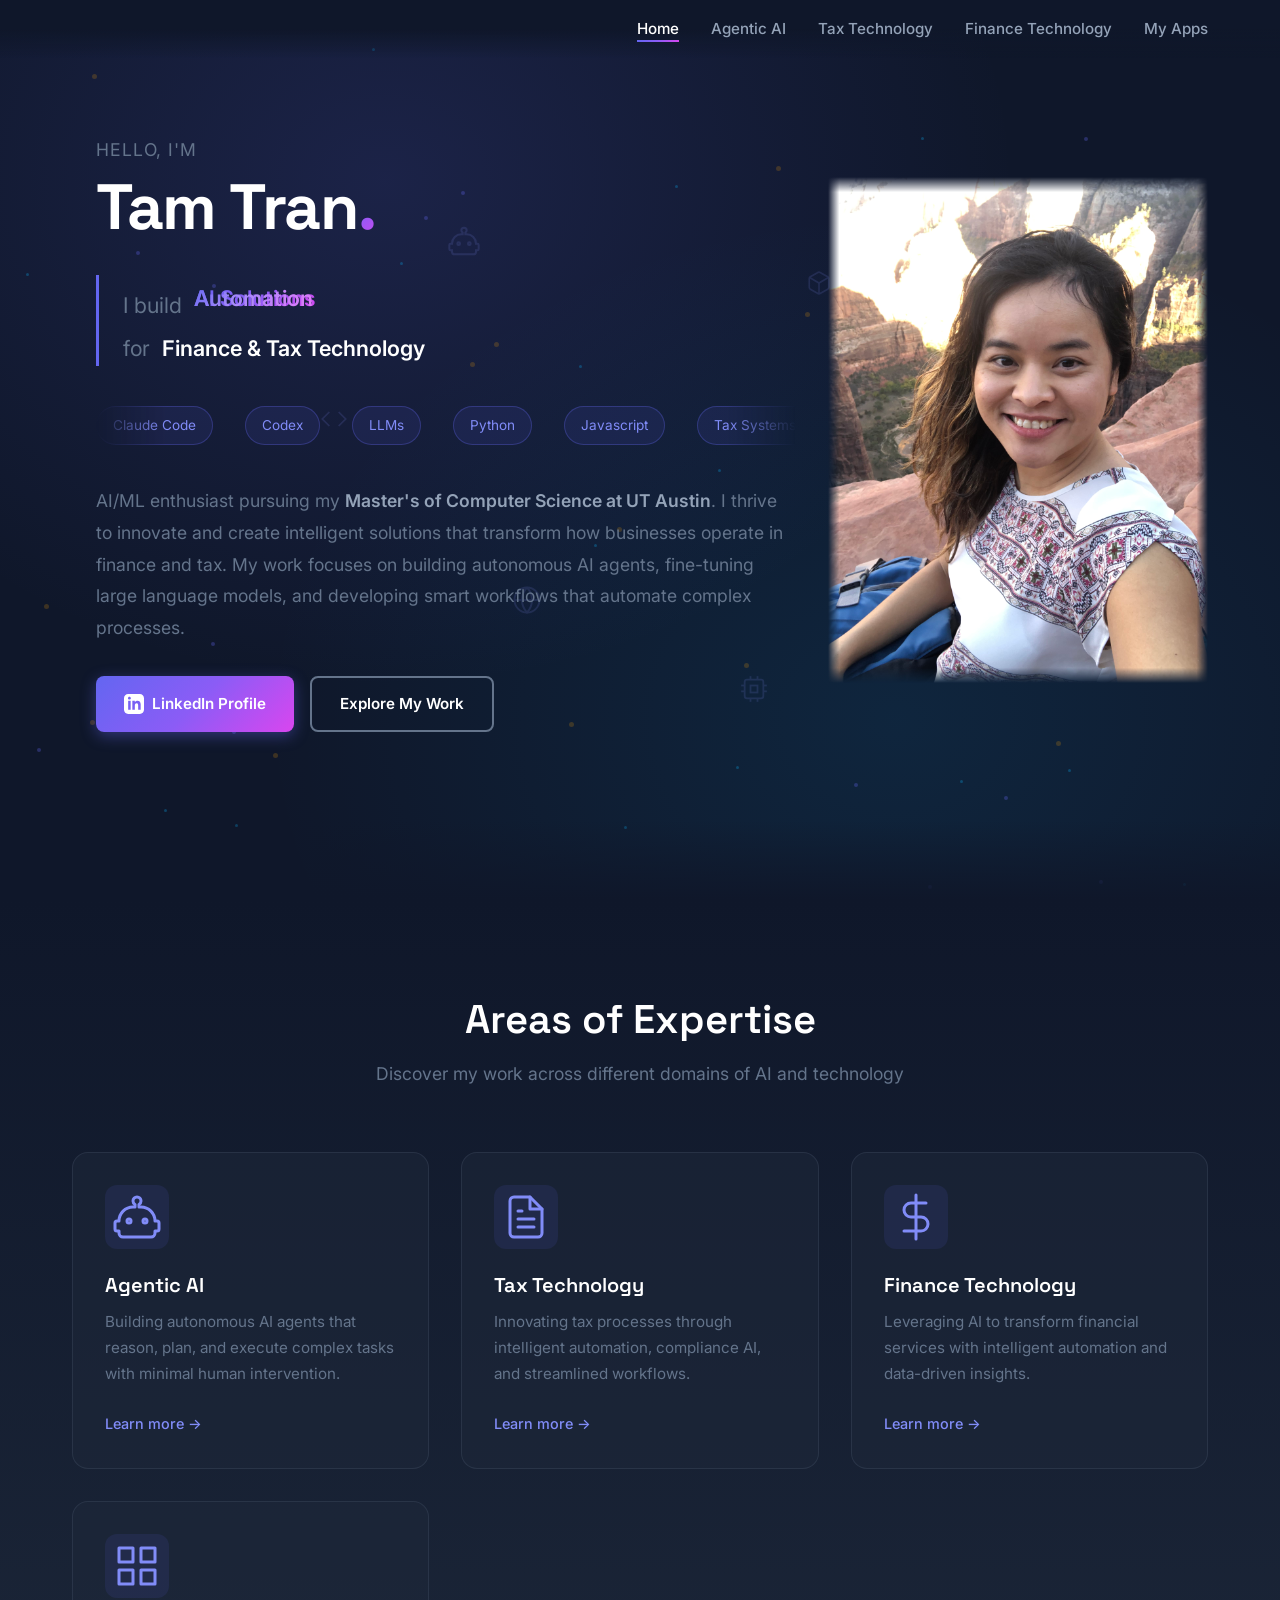
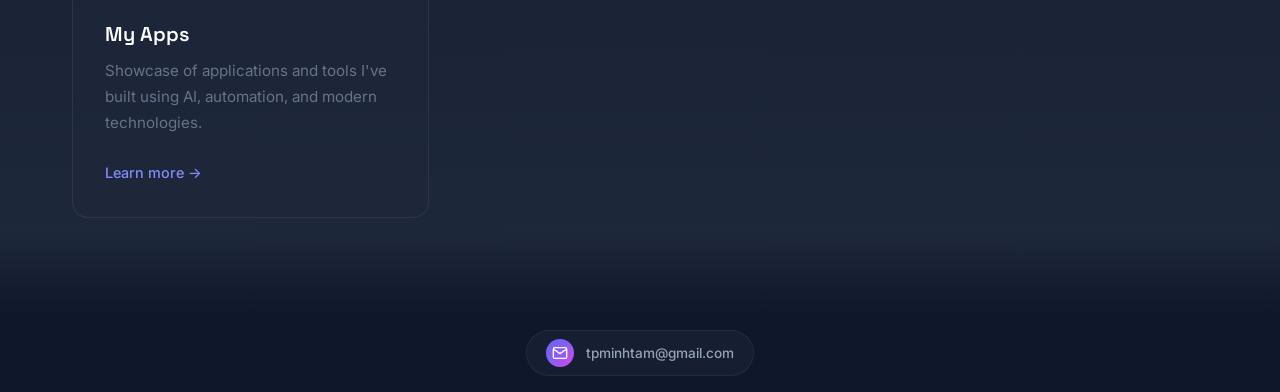
==== commit 5ca2ad67: "Update rotating text: simplify to AI Solutions/Automation with gradient styling - Reduced rotating t" ====
--- a/index.html
+++ b/index.html
@@ -1,16 +1,20 @@
 <!DOCTYPE html>
 <html lang="en">
+
 <head>
     <meta charset="UTF-8">
     <meta name="viewport" content="width=device-width, initial-scale=1.0">
     <title>Tam Tran | AI/ML Enthusiast</title>
     <link rel="stylesheet" href="styles.css">
-    <link href="https://fonts.googleapis.com/css2?family=Inter:wght@300;400;500;600;700&family=Space+Grotesk:wght@400;500;600;700&display=swap" rel="stylesheet">
+    <link
+        href="https://fonts.googleapis.com/css2?family=Inter:wght@300;400;500;600;700&family=Space+Grotesk:wght@400;500;600;700&display=swap"
+        rel="stylesheet">
 </head>
+
 <body>
     <nav class="navbar">
         <div class="nav-container">
-                        <ul class="nav-links">
+            <ul class="nav-links">
                 <li><a href="index.html" class="active">Home</a></li>
                 <li><a href="pages/agentic-ai.html">Agentic AI</a></li>
                 <li><a href="pages/tax-tech.html">Tax Technology</a></li>
@@ -32,22 +36,60 @@
         <!-- Floating Tech Icons -->
         <div class="floating-icons">
             <div class="float-icon icon-1">
-                <svg xmlns="http://www.w3.org/2000/svg" width="32" height="32" viewBox="0 0 24 24" fill="none" stroke="currentColor" stroke-width="1.5"><path d="M12 2a2 2 0 0 1 2 2c0 .74-.4 1.39-1 1.73V7h1a7 7 0 0 1 7 7h1a1 1 0 0 1 1 1v3a1 1 0 0 1-1 1h-1v1a2 2 0 0 1-2 2H5a2 2 0 0 1-2-2v-1H2a1 1 0 0 1-1-1v-3a1 1 0 0 1 1-1h1a7 7 0 0 1 7-7h1V5.73c-.6-.34-1-.99-1-1.73a2 2 0 0 1 2-2z"/><circle cx="8" cy="14" r="1"/><circle cx="16" cy="14" r="1"/></svg>
+                <svg xmlns="http://www.w3.org/2000/svg" width="32" height="32" viewBox="0 0 24 24" fill="none"
+                    stroke="currentColor" stroke-width="1.5">
+                    <path
+                        d="M12 2a2 2 0 0 1 2 2c0 .74-.4 1.39-1 1.73V7h1a7 7 0 0 1 7 7h1a1 1 0 0 1 1 1v3a1 1 0 0 1-1 1h-1v1a2 2 0 0 1-2 2H5a2 2 0 0 1-2-2v-1H2a1 1 0 0 1-1-1v-3a1 1 0 0 1 1-1h1a7 7 0 0 1 7-7h1V5.73c-.6-.34-1-.99-1-1.73a2 2 0 0 1 2-2z" />
+                    <circle cx="8" cy="14" r="1" />
+                    <circle cx="16" cy="14" r="1" />
+                </svg>
             </div>
             <div class="float-icon icon-2">
-                <svg xmlns="http://www.w3.org/2000/svg" width="28" height="28" viewBox="0 0 24 24" fill="none" stroke="currentColor" stroke-width="1.5"><polyline points="16 18 22 12 16 6"/><polyline points="8 6 2 12 8 18"/></svg>
+                <svg xmlns="http://www.w3.org/2000/svg" width="28" height="28" viewBox="0 0 24 24" fill="none"
+                    stroke="currentColor" stroke-width="1.5">
+                    <polyline points="16 18 22 12 16 6" />
+                    <polyline points="8 6 2 12 8 18" />
+                </svg>
             </div>
             <div class="float-icon icon-3">
-                <svg xmlns="http://www.w3.org/2000/svg" width="30" height="30" viewBox="0 0 24 24" fill="none" stroke="currentColor" stroke-width="1.5"><circle cx="12" cy="12" r="10"/><path d="M12 2a14.5 14.5 0 0 0 0 20 14.5 14.5 0 0 0 0-20"/><path d="M2 12h20"/></svg>
+                <svg xmlns="http://www.w3.org/2000/svg" width="30" height="30" viewBox="0 0 24 24" fill="none"
+                    stroke="currentColor" stroke-width="1.5">
+                    <circle cx="12" cy="12" r="10" />
+                    <path d="M12 2a14.5 14.5 0 0 0 0 20 14.5 14.5 0 0 0 0-20" />
+                    <path d="M2 12h20" />
+                </svg>
             </div>
             <div class="float-icon icon-4">
-                <svg xmlns="http://www.w3.org/2000/svg" width="26" height="26" viewBox="0 0 24 24" fill="none" stroke="currentColor" stroke-width="1.5"><path d="M21 16V8a2 2 0 0 0-1-1.73l-7-4a2 2 0 0 0-2 0l-7 4A2 2 0 0 0 3 8v8a2 2 0 0 0 1 1.73l7 4a2 2 0 0 0 2 0l7-4A2 2 0 0 0 21 16z"/><polyline points="3.27 6.96 12 12.01 20.73 6.96"/><line x1="12" y1="22.08" x2="12" y2="12"/></svg>
+                <svg xmlns="http://www.w3.org/2000/svg" width="26" height="26" viewBox="0 0 24 24" fill="none"
+                    stroke="currentColor" stroke-width="1.5">
+                    <path
+                        d="M21 16V8a2 2 0 0 0-1-1.73l-7-4a2 2 0 0 0-2 0l-7 4A2 2 0 0 0 3 8v8a2 2 0 0 0 1 1.73l7 4a2 2 0 0 0 2 0l7-4A2 2 0 0 0 21 16z" />
+                    <polyline points="3.27 6.96 12 12.01 20.73 6.96" />
+                    <line x1="12" y1="22.08" x2="12" y2="12" />
+                </svg>
             </div>
             <div class="float-icon icon-5">
-                <svg xmlns="http://www.w3.org/2000/svg" width="34" height="34" viewBox="0 0 24 24" fill="none" stroke="currentColor" stroke-width="1.5"><polygon points="12 2 2 7 12 12 22 7 12 2"/><polyline points="2 17 12 22 22 17"/><polyline points="2 12 12 17 22 12"/></svg>
+                <svg xmlns="http://www.w3.org/2000/svg" width="34" height="34" viewBox="0 0 24 24" fill="none"
+                    stroke="currentColor" stroke-width="1.5">
+                    <polygon points="12 2 2 7 12 12 22 7 12 2" />
+                    <polyline points="2 17 12 22 22 17" />
+                    <polyline points="2 12 12 17 22 12" />
+                </svg>
             </div>
             <div class="float-icon icon-6">
-                <svg xmlns="http://www.w3.org/2000/svg" width="28" height="28" viewBox="0 0 24 24" fill="none" stroke="currentColor" stroke-width="1.5"><rect x="4" y="4" width="16" height="16" rx="2" ry="2"/><rect x="9" y="9" width="6" height="6"/><line x1="9" y1="1" x2="9" y2="4"/><line x1="15" y1="1" x2="15" y2="4"/><line x1="9" y1="20" x2="9" y2="23"/><line x1="15" y1="20" x2="15" y2="23"/><line x1="20" y1="9" x2="23" y2="9"/><line x1="20" y1="14" x2="23" y2="14"/><line x1="1" y1="9" x2="4" y2="9"/><line x1="1" y1="14" x2="4" y2="14"/></svg>
+                <svg xmlns="http://www.w3.org/2000/svg" width="28" height="28" viewBox="0 0 24 24" fill="none"
+                    stroke="currentColor" stroke-width="1.5">
+                    <rect x="4" y="4" width="16" height="16" rx="2" ry="2" />
+                    <rect x="9" y="9" width="6" height="6" />
+                    <line x1="9" y1="1" x2="9" y2="4" />
+                    <line x1="15" y1="1" x2="15" y2="4" />
+                    <line x1="9" y1="20" x2="9" y2="23" />
+                    <line x1="15" y1="20" x2="15" y2="23" />
+                    <line x1="20" y1="9" x2="23" y2="9" />
+                    <line x1="20" y1="14" x2="23" y2="14" />
+                    <line x1="1" y1="9" x2="4" y2="9" />
+                    <line x1="1" y1="14" x2="4" y2="14" />
+                </svg>
             </div>
         </div>
 
@@ -63,9 +105,7 @@
                         <span class="bio-label">I build</span>
                         <span class="bio-value rotating-text">
                             <span>AI Solutions</span>
-                            <span>Agentic Systems</span>
-                            <span>ML Models</span>
-                            <span>Intelligent Agents</span>
+                            <span>Automation</span>
                         </span>
                     </div>
                     <div class="bio-line">
@@ -99,14 +139,18 @@
 
                 <p class="bio-description animate-slide-up delay-3">
                     AI/ML enthusiast pursuing my <strong>Master's of Computer Science at UT Austin</strong>.
-                    I thrive to innovate and create intelligent solutions that transform how businesses operate in finance and tax.
-                    My work focuses on building autonomous AI agents, fine-tuning large language models, and developing smart workflows that automate complex processes.
+                    I thrive to innovate and create intelligent solutions that transform how businesses operate in
+                    finance and tax.
+                    My work focuses on building autonomous AI agents, fine-tuning large language models, and developing
+                    smart workflows that automate complex processes.
                 </p>
 
                 <div class="cta-buttons animate-slide-up delay-4">
                     <a href="https://www.linkedin.com/in/tam-tran-85064112/" target="_blank" class="btn btn-primary">
-                        <svg xmlns="http://www.w3.org/2000/svg" width="20" height="20" viewBox="0 0 24 24" fill="currentColor">
-                            <path d="M19 0h-14c-2.761 0-5 2.239-5 5v14c0 2.761 2.239 5 5 5h14c2.762 0 5-2.239 5-5v-14c0-2.761-2.238-5-5-5zm-11 19h-3v-11h3v11zm-1.5-12.268c-.966 0-1.75-.79-1.75-1.764s.784-1.764 1.75-1.764 1.75.79 1.75 1.764-.783 1.764-1.75 1.764zm13.5 12.268h-3v-5.604c0-3.368-4-3.113-4 0v5.604h-3v-11h3v1.765c1.396-2.586 7-2.777 7 2.476v6.759z"/>
+                        <svg xmlns="http://www.w3.org/2000/svg" width="20" height="20" viewBox="0 0 24 24"
+                            fill="currentColor">
+                            <path
+                                d="M19 0h-14c-2.761 0-5 2.239-5 5v14c0 2.761 2.239 5 5 5h14c2.762 0 5-2.239 5-5v-14c0-2.761-2.238-5-5-5zm-11 19h-3v-11h3v11zm-1.5-12.268c-.966 0-1.75-.79-1.75-1.764s.784-1.764 1.75-1.764 1.75.79 1.75 1.764-.783 1.764-1.75 1.764zm13.5 12.268h-3v-5.604c0-3.368-4-3.113-4 0v5.604h-3v-11h3v1.765c1.396-2.586 7-2.777 7 2.476v6.759z" />
                         </svg>
                         LinkedIn Profile
                     </a>
@@ -129,51 +173,59 @@
             <div class="expertise-grid">
                 <a href="pages/agentic-ai.html" class="expertise-card">
                     <div class="card-icon">
-                        <svg xmlns="http://www.w3.org/2000/svg" width="48" height="48" viewBox="0 0 24 24" fill="none" stroke="currentColor" stroke-width="1.5" stroke-linecap="round" stroke-linejoin="round">
-                            <path d="M12 2a2 2 0 0 1 2 2c0 .74-.4 1.39-1 1.73V7h1a7 7 0 0 1 7 7h1a1 1 0 0 1 1 1v3a1 1 0 0 1-1 1h-1v1a2 2 0 0 1-2 2H5a2 2 0 0 1-2-2v-1H2a1 1 0 0 1-1-1v-3a1 1 0 0 1 1-1h1a7 7 0 0 1 7-7h1V5.73c-.6-.34-1-.99-1-1.73a2 2 0 0 1 2-2z"/>
-                            <circle cx="8" cy="14" r="1"/>
-                            <circle cx="16" cy="14" r="1"/>
+                        <svg xmlns="http://www.w3.org/2000/svg" width="48" height="48" viewBox="0 0 24 24" fill="none"
+                            stroke="currentColor" stroke-width="1.5" stroke-linecap="round" stroke-linejoin="round">
+                            <path
+                                d="M12 2a2 2 0 0 1 2 2c0 .74-.4 1.39-1 1.73V7h1a7 7 0 0 1 7 7h1a1 1 0 0 1 1 1v3a1 1 0 0 1-1 1h-1v1a2 2 0 0 1-2 2H5a2 2 0 0 1-2-2v-1H2a1 1 0 0 1-1-1v-3a1 1 0 0 1 1-1h1a7 7 0 0 1 7-7h1V5.73c-.6-.34-1-.99-1-1.73a2 2 0 0 1 2-2z" />
+                            <circle cx="8" cy="14" r="1" />
+                            <circle cx="16" cy="14" r="1" />
                         </svg>
                     </div>
                     <h3>Agentic AI</h3>
-                    <p>Building autonomous AI agents that reason, plan, and execute complex tasks with minimal human intervention.</p>
+                    <p>Building autonomous AI agents that reason, plan, and execute complex tasks with minimal human
+                        intervention.</p>
                     <span class="card-link">Learn more &rarr;</span>
                 </a>
 
                 <a href="pages/tax-tech.html" class="expertise-card">
                     <div class="card-icon">
-                        <svg xmlns="http://www.w3.org/2000/svg" width="48" height="48" viewBox="0 0 24 24" fill="none" stroke="currentColor" stroke-width="1.5" stroke-linecap="round" stroke-linejoin="round">
-                            <path d="M14 2H6a2 2 0 0 0-2 2v16a2 2 0 0 0 2 2h12a2 2 0 0 0 2-2V8z"/>
-                            <polyline points="14 2 14 8 20 8"/>
-                            <line x1="16" y1="13" x2="8" y2="13"/>
-                            <line x1="16" y1="17" x2="8" y2="17"/>
-                            <polyline points="10 9 9 9 8 9"/>
+                        <svg xmlns="http://www.w3.org/2000/svg" width="48" height="48" viewBox="0 0 24 24" fill="none"
+                            stroke="currentColor" stroke-width="1.5" stroke-linecap="round" stroke-linejoin="round">
+                            <path d="M14 2H6a2 2 0 0 0-2 2v16a2 2 0 0 0 2 2h12a2 2 0 0 0 2-2V8z" />
+                            <polyline points="14 2 14 8 20 8" />
+                            <line x1="16" y1="13" x2="8" y2="13" />
+                            <line x1="16" y1="17" x2="8" y2="17" />
+                            <polyline points="10 9 9 9 8 9" />
                         </svg>
                     </div>
                     <h3>Tax Technology</h3>
-                    <p>Innovating tax processes through intelligent automation, compliance AI, and streamlined workflows.</p>
+                    <p>Innovating tax processes through intelligent automation, compliance AI, and streamlined
+                        workflows.</p>
                     <span class="card-link">Learn more &rarr;</span>
                 </a>
 
                 <a href="pages/finance-tech.html" class="expertise-card">
                     <div class="card-icon">
-                        <svg xmlns="http://www.w3.org/2000/svg" width="48" height="48" viewBox="0 0 24 24" fill="none" stroke="currentColor" stroke-width="1.5" stroke-linecap="round" stroke-linejoin="round">
-                            <line x1="12" y1="1" x2="12" y2="23"/>
-                            <path d="M17 5H9.5a3.5 3.5 0 0 0 0 7h5a3.5 3.5 0 0 1 0 7H6"/>
+                        <svg xmlns="http://www.w3.org/2000/svg" width="48" height="48" viewBox="0 0 24 24" fill="none"
+                            stroke="currentColor" stroke-width="1.5" stroke-linecap="round" stroke-linejoin="round">
+                            <line x1="12" y1="1" x2="12" y2="23" />
+                            <path d="M17 5H9.5a3.5 3.5 0 0 0 0 7h5a3.5 3.5 0 0 1 0 7H6" />
                         </svg>
                     </div>
                     <h3>Finance Technology</h3>
-                    <p>Leveraging AI to transform financial services with intelligent automation and data-driven insights.</p>
+                    <p>Leveraging AI to transform financial services with intelligent automation and data-driven
+                        insights.</p>
                     <span class="card-link">Learn more &rarr;</span>
                 </a>
 
                 <a href="pages/my-apps.html" class="expertise-card">
                     <div class="card-icon">
-                        <svg xmlns="http://www.w3.org/2000/svg" width="48" height="48" viewBox="0 0 24 24" fill="none" stroke="currentColor" stroke-width="1.5" stroke-linecap="round" stroke-linejoin="round">
-                            <rect x="3" y="3" width="7" height="7"/>
-                            <rect x="14" y="3" width="7" height="7"/>
-                            <rect x="14" y="14" width="7" height="7"/>
-                            <rect x="3" y="14" width="7" height="7"/>
+                        <svg xmlns="http://www.w3.org/2000/svg" width="48" height="48" viewBox="0 0 24 24" fill="none"
+                            stroke="currentColor" stroke-width="1.5" stroke-linecap="round" stroke-linejoin="round">
+                            <rect x="3" y="3" width="7" height="7" />
+                            <rect x="14" y="3" width="7" height="7" />
+                            <rect x="14" y="14" width="7" height="7" />
+                            <rect x="3" y="14" width="7" height="7" />
                         </svg>
                     </div>
                     <h3>My Apps</h3>
@@ -190,7 +242,10 @@
             <div class="footer-content">
                 <div class="footer-contact">
                     <div class="footer-contact-icon">
-                        <svg width="16" height="16" viewBox="0 0 24 24" fill="none" stroke="white" stroke-width="2"><path d="M4 4h16c1.1 0 2 .9 2 2v12c0 1.1-.9 2-2 2H4c-1.1 0-2-.9-2-2V6c0-1.1.9-2 2-2z"/><polyline points="22,6 12,13 2,6"/></svg>
+                        <svg width="16" height="16" viewBox="0 0 24 24" fill="none" stroke="white" stroke-width="2">
+                            <path d="M4 4h16c1.1 0 2 .9 2 2v12c0 1.1-.9 2-2 2H4c-1.1 0-2-.9-2-2V6c0-1.1.9-2 2-2z" />
+                            <polyline points="22,6 12,13 2,6" />
+                        </svg>
                     </div>
                     <a href="mailto:tpminhtam@gmail.com">tpminhtam@gmail.com</a>
                 </div>
@@ -347,4 +402,5 @@
         }
     </script>
 </body>
-</html>
+
+</html>
--- a/styles.css
+++ b/styles.css
@@ -482,27 +482,34 @@
 .rotating-text {
     position: relative;
     height: 1.5em;
-    overflow: hidden;
-    display: inline-flex;
-    flex-direction: column;
+    display: inline-block;
+    vertical-align: baseline;
+    margin-top: 0.3em;
 }
 
 .rotating-text span {
-    display: block;
-    animation: rotate-words 4s infinite;
+    position: absolute;
+    left: 0;
+    top: 0;
+    white-space: nowrap;
+    animation: rotate-words 6s infinite;
     background: var(--gradient-1);
     -webkit-background-clip: text;
     -webkit-text-fill-color: transparent;
     background-clip: text;
 }
 
-.rotating-text span:nth-child(2) { animation-delay: -3s; }
-.rotating-text span:nth-child(3) { animation-delay: -2s; }
-.rotating-text span:nth-child(4) { animation-delay: -1s; }
+.rotating-text span:nth-child(2) {
+    animation-delay: -3s;
+    background: linear-gradient(135deg, #6366f1 0%, #a78bfa 40%, #e879f9 100%);
+    -webkit-background-clip: text;
+    -webkit-text-fill-color: transparent;
+    background-clip: text;
+}
 
 @keyframes rotate-words {
-    0%, 20% { transform: translateY(0); opacity: 1; }
-    25%, 95% { transform: translateY(-100%); opacity: 0; }
+    0%, 45% { transform: translateY(0); opacity: 1; }
+    50%, 95% { transform: translateY(-100%); opacity: 0; }
     100% { transform: translateY(0); opacity: 1; }
 }
 
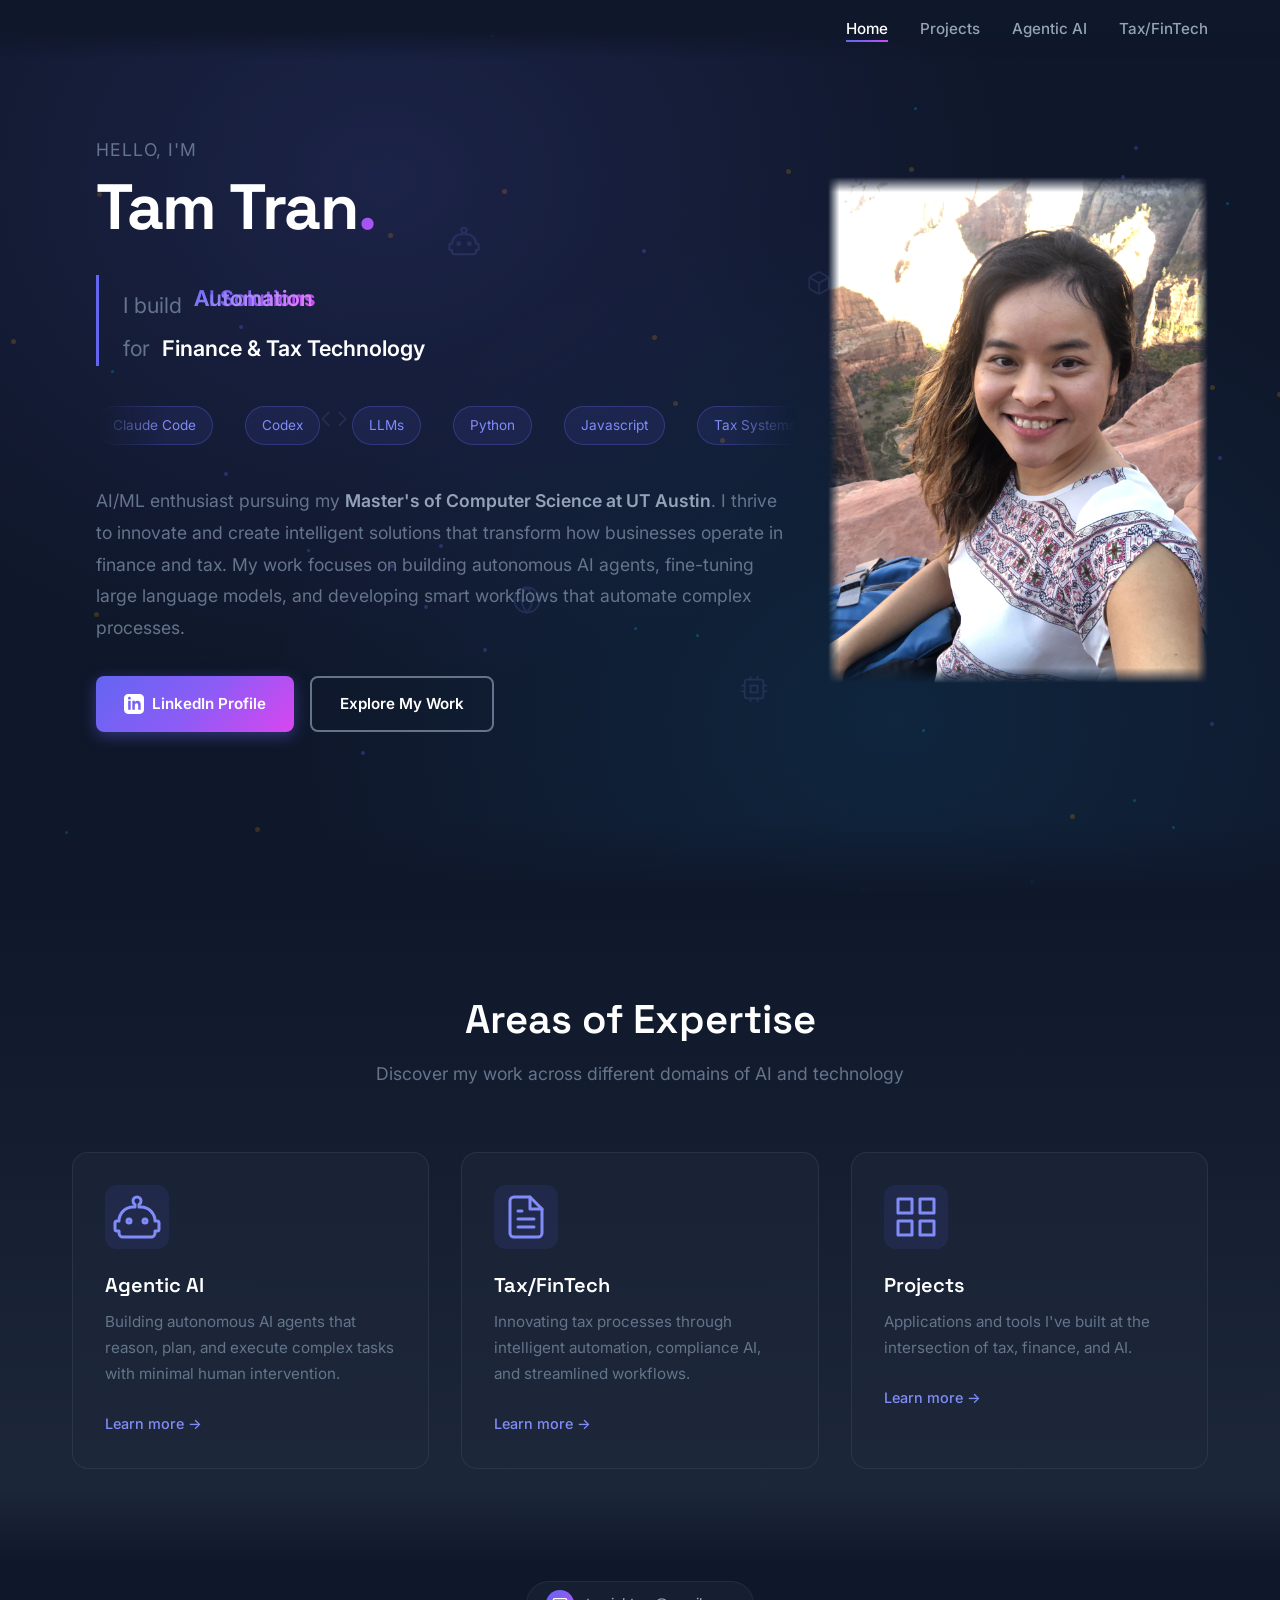
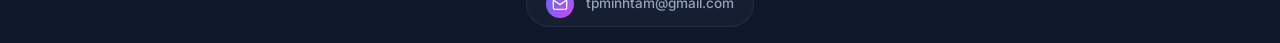
==== commit 2b5ff44a: "Rename to Tax/FinTech and Projects; add Entity Org Chart demo Co-Authored-By: Claude Opus 4.7 (1M co" ====
--- a/index.html
+++ b/index.html
@@ -16,10 +16,9 @@
         <div class="nav-container">
             <ul class="nav-links">
                 <li><a href="index.html" class="active">Home</a></li>
+                <li><a href="pages/my-apps.html">Projects</a></li>
                 <li><a href="pages/agentic-ai.html">Agentic AI</a></li>
-                <li><a href="pages/tax-tech.html">Tax Technology</a></li>
-                <li><a href="pages/finance-tech.html">Finance Technology</a></li>
-                <li><a href="pages/my-apps.html">My Apps</a></li>
+                <li><a href="pages/tax-tech.html">Tax/FinTech</a></li>
             </ul>
             <div class="hamburger">
                 <span></span>
@@ -198,23 +197,9 @@
                             <polyline points="10 9 9 9 8 9" />
                         </svg>
                     </div>
-                    <h3>Tax Technology</h3>
+                    <h3>Tax/FinTech</h3>
                     <p>Innovating tax processes through intelligent automation, compliance AI, and streamlined
                         workflows.</p>
-                    <span class="card-link">Learn more &rarr;</span>
-                </a>
-
-                <a href="pages/finance-tech.html" class="expertise-card">
-                    <div class="card-icon">
-                        <svg xmlns="http://www.w3.org/2000/svg" width="48" height="48" viewBox="0 0 24 24" fill="none"
-                            stroke="currentColor" stroke-width="1.5" stroke-linecap="round" stroke-linejoin="round">
-                            <line x1="12" y1="1" x2="12" y2="23" />
-                            <path d="M17 5H9.5a3.5 3.5 0 0 0 0 7h5a3.5 3.5 0 0 1 0 7H6" />
-                        </svg>
-                    </div>
-                    <h3>Finance Technology</h3>
-                    <p>Leveraging AI to transform financial services with intelligent automation and data-driven
-                        insights.</p>
                     <span class="card-link">Learn more &rarr;</span>
                 </a>
 
@@ -228,8 +213,8 @@
                             <rect x="3" y="14" width="7" height="7" />
                         </svg>
                     </div>
-                    <h3>My Apps</h3>
-                    <p>Showcase of applications and tools I've built using AI, automation, and modern technologies.</p>
+                    <h3>Projects</h3>
+                    <p>Applications and tools I've built at the intersection of tax, finance, and AI.</p>
                     <span class="card-link">Learn more &rarr;</span>
                 </a>
             </div>
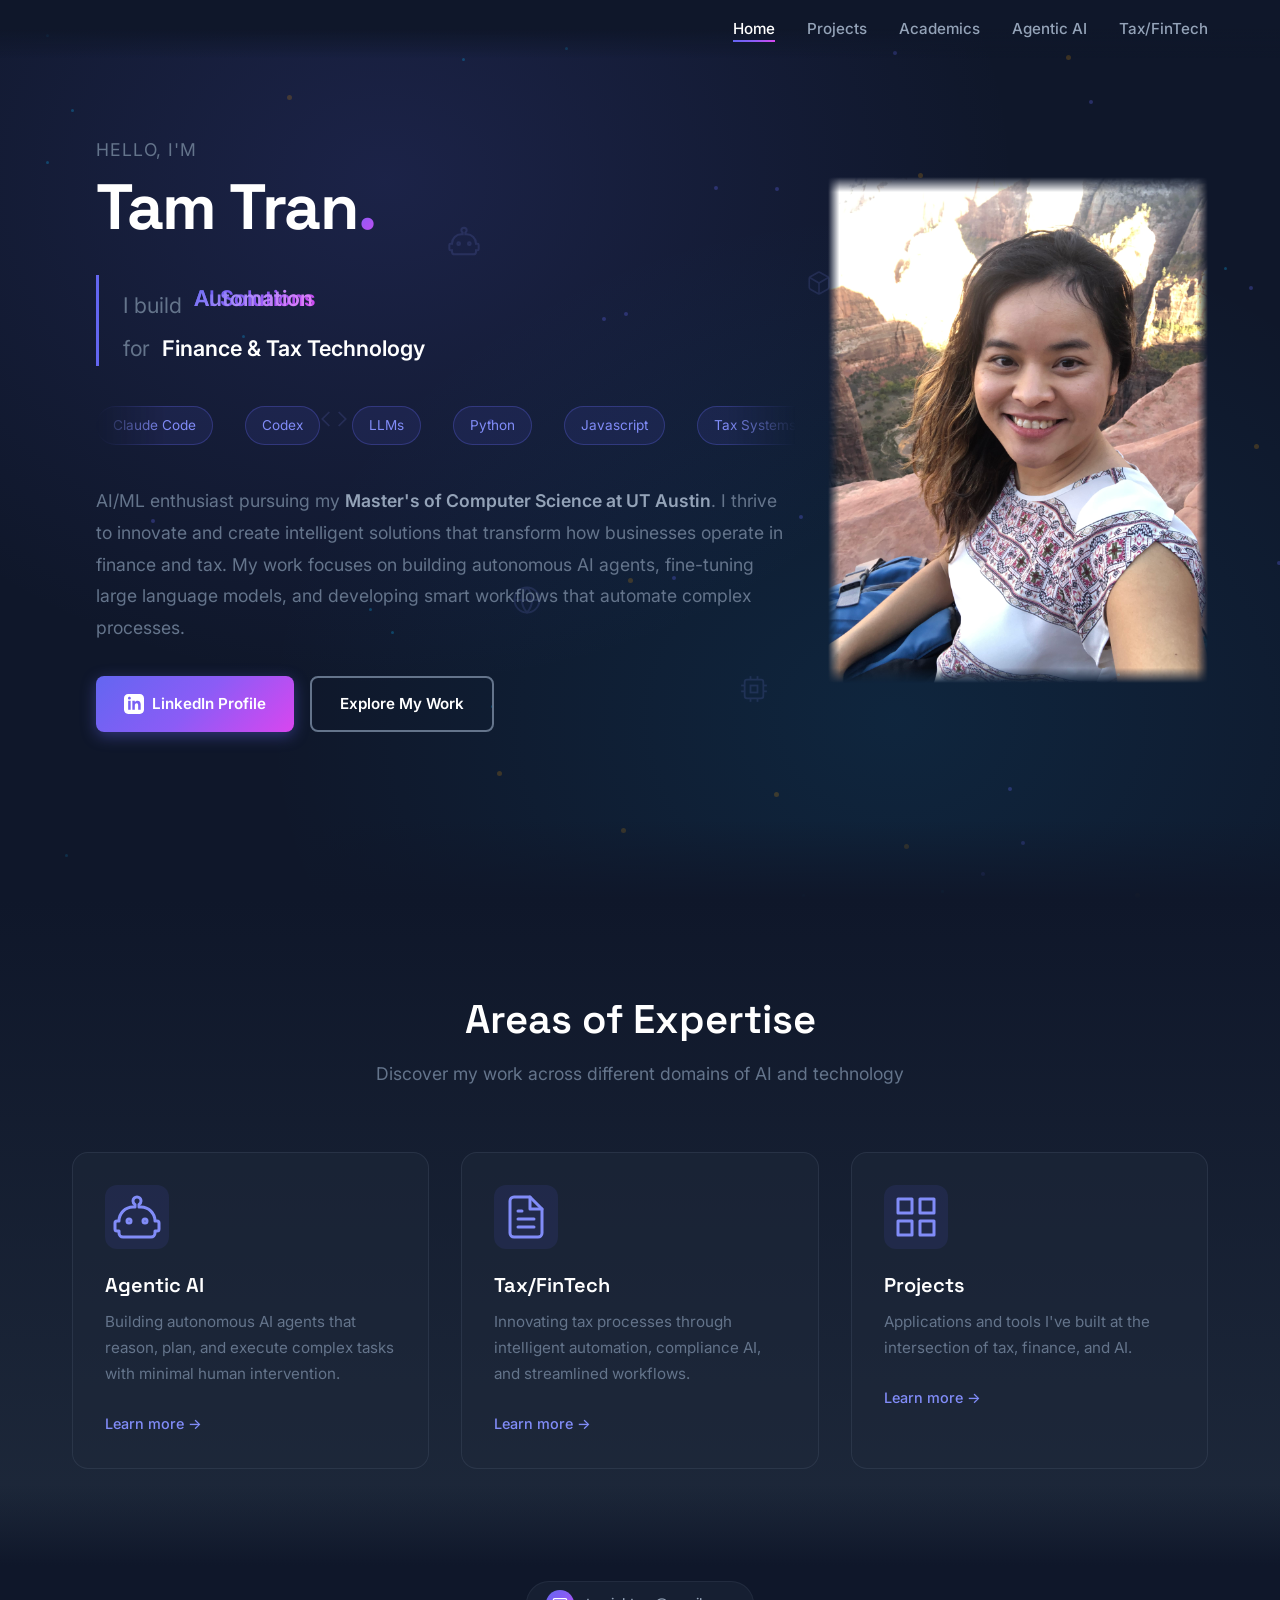
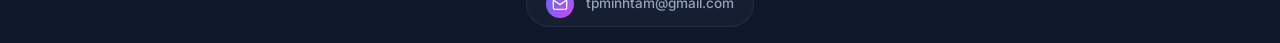
==== commit 5b053e49: "Add Academics page with ALAFF notes; remove period in Projects subtitle Co-Authored-By: Claude Opus " ====
--- a/index.html
+++ b/index.html
@@ -17,6 +17,7 @@
             <ul class="nav-links">
                 <li><a href="index.html" class="active">Home</a></li>
                 <li><a href="pages/my-apps.html">Projects</a></li>
+                <li><a href="pages/academic.html">Academics</a></li>
                 <li><a href="pages/agentic-ai.html">Agentic AI</a></li>
                 <li><a href="pages/tax-tech.html">Tax/FinTech</a></li>
             </ul>
